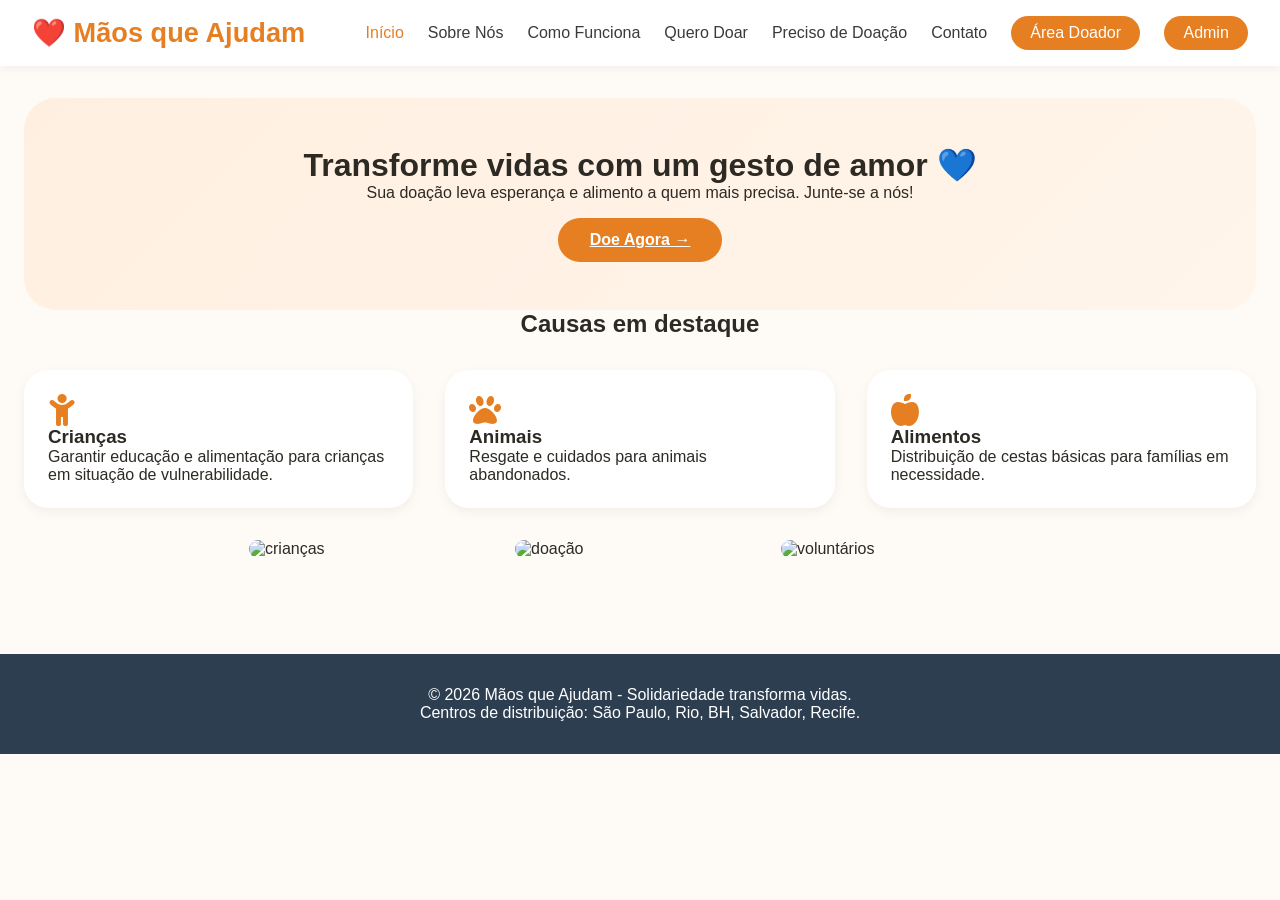
==== index.html @ 81a7d459 "projeto quase pronto" ====
<!DOCTYPE html>
<html lang="pt-BR">
<head>
    <meta charset="UTF-8">
    <meta name="viewport" content="width=device-width, initial-scale=1.0">
    <title>Mãos que Ajudam - Home</title>
    <link rel="stylesheet" href="https://cdnjs.cloudflare.com/ajax/libs/font-awesome/6.0.0-beta3/css/all.min.css">
    <link rel="stylesheet" href="style.css">
</head>
<body>


<nav class="navbar">
    <div class="logo"><span>❤️</span> Mãos que Ajudam</div>
    <div class="nav-links">
        <a href="index.html" class="active">Início</a>
        <a href="sobre.html">Sobre Nós</a>
        <a href="como-funciona.html">Como Funciona</a>
        <a href="quero-doar.html">Quero Doar</a>
        <a href="preciso-doacao.html">Preciso de Doação</a>
        <a href="contato.html">Contato</a>
        <a href="area-doador.html" class="btn-doador">Área Doador</a>
        <a href="admin.html" class="btn-admin">Admin</a>
    </div>
</nav>

<main>
    <div class="container">
        <div class="hero">
            <h1>Transforme vidas com um gesto de amor 💙</h1>
            <p>Sua doação leva esperança e alimento a quem mais precisa. Junte-se a nós!</p>
            <a href="quero-doar.html" class="btn-cta">Doe Agora →</a>
        </div>

        <h2 style="text-align:center;">Causas em destaque</h2>
        <div class="card-grid">
            <div class="card">
                <i class="fas fa-child fa-2x" style="color:#e67e22;"></i>
                <h3>Crianças</h3>
                <p>Garantir educação e alimentação para crianças em situação de vulnerabilidade.</p>
            </div>
            <div class="card">
                <i class="fas fa-paw fa-2x" style="color:#e67e22;"></i>
                <h3>Animais</h3>
                <p>Resgate e cuidados para animais abandonados.</p>
            </div>
            <div class="card">
                <i class="fas fa-apple-alt fa-2x" style="color:#e67e22;"></i>
                <h3>Alimentos</h3>
                <p>Distribuição de cestas básicas para famílias em necessidade.</p>
            </div>
        </div>

        <div class="image-showcase">
            <img src="https://images.unsplash.com/photo-1488521787991-ed7bbaae773c?w=400" alt="crianças">
            <img src="https://images.unsplash.com/photo-1540413480008-4675a19b02c3?w=400" alt="doação">
            <img src="https://images.unsplash.com/photo-1593113630400-ea4288922497?w=400" alt="voluntários">
        </div>
    </div>
</main>

<footer>
    <p>&copy; 2026 Mãos que Ajudam - Solidariedade transforma vidas.</p>
    <p>Centros de distribuição: São Paulo, Rio, BH, Salvador, Recife.</p>
</footer>

<script src="scripts.js"></script>
</body>
</html>
---- style.css ----
* {
    margin: 0;
    padding: 0;
    box-sizing: border-box;
    font-family: 'Inter', sans-serif;
}
body {
    background: #fefaf5;
    color: #2d2a24;
}
.navbar {
    background: white;
    padding: 1rem 2rem;
    display: flex;
    flex-wrap: wrap;
    justify-content: space-between;
    align-items: center;
    box-shadow: 0 2px 10px rgba(0,0,0,0.05);
}
.logo { font-size: 1.7rem; font-weight: 700; color: #e67e22; }
.logo span { color: #2c3e50; }
.nav-links { display: flex; gap: 1.5rem; flex-wrap: wrap; align-items: center; }
.nav-links a {
    text-decoration: none;
    color: #3b3a36;
    font-weight: 500;
}
.nav-links a:hover, .nav-links a.active { color: #e67e22; }
.btn-doador, .btn-admin {
    background: #e67e22;
    color: white !important;
    padding: 0.5rem 1.2rem;
    border-radius: 40px;
}
.container {
    max-width: 1280px;
    margin: 0 auto;
    padding: 2rem 1.5rem;
}
.hero {
    background: linear-gradient(135deg, #ffefe0, #fff5eb);
    border-radius: 2rem;
    padding: 3rem 2rem;
    text-align: center;
}
.btn-cta {
    background: #e67e22;
    border: none;
    color: white;
    padding: 0.8rem 2rem;
    border-radius: 60px;
    font-weight: bold;
    display: inline-block;
    margin-top: 1rem;
}
.card-grid {
    display: flex;
    flex-wrap: wrap;
    gap: 2rem;
    margin: 2rem 0;
}
.card {
    background: white;
    border-radius: 1.5rem;
    padding: 1.5rem;
    flex: 1 1 250px;
    box-shadow: 0 4px 12px rgba(0,0,0,0.05);
}
.form-group {
    margin-bottom: 1rem;
}
input, select, textarea {
    width: 100%;
    padding: 0.75rem;
    border: 1px solid #ddd;
    border-radius: 1rem;
}
button {
    background: #e67e22;
    color: white;
    border: none;
    padding: 0.7rem 1.5rem;
    border-radius: 2rem;
    cursor: pointer;
}
footer {
    background: #2c3e50;
    color: white;
    text-align: center;
    padding: 2rem;
    margin-top: 2rem;
}
.donation-table {
    width: 100%;
    border-collapse: collapse;
    background: white;
}
.donation-table th, .donation-table td {
    padding: 0.8rem;
    border-bottom: 1px solid #eee;
    text-align: left;
}
.tabs-admin {
    display: flex;
    gap: 1rem;
    margin: 2rem 0;
}
.tab-btn {
    background: #ececec;
    color: #2c3e50;
}
.tab-btn.active-tab {
    background: #e67e22;
    color: white;
}
.hidden-section {
    display: none;
}
.map-placeholder, .image-showcase {
    display: flex;
    gap: 1rem;
    justify-content: center;
    margin: 2rem 0;
    flex-wrap: wrap;
}
.image-showcase img {
    width: 250px;
    border-radius: 20px;
    object-fit: cover;
}
.step-card {
    background: white;
    margin: 1rem;
    padding: 1rem;
    border-radius: 2rem;
}
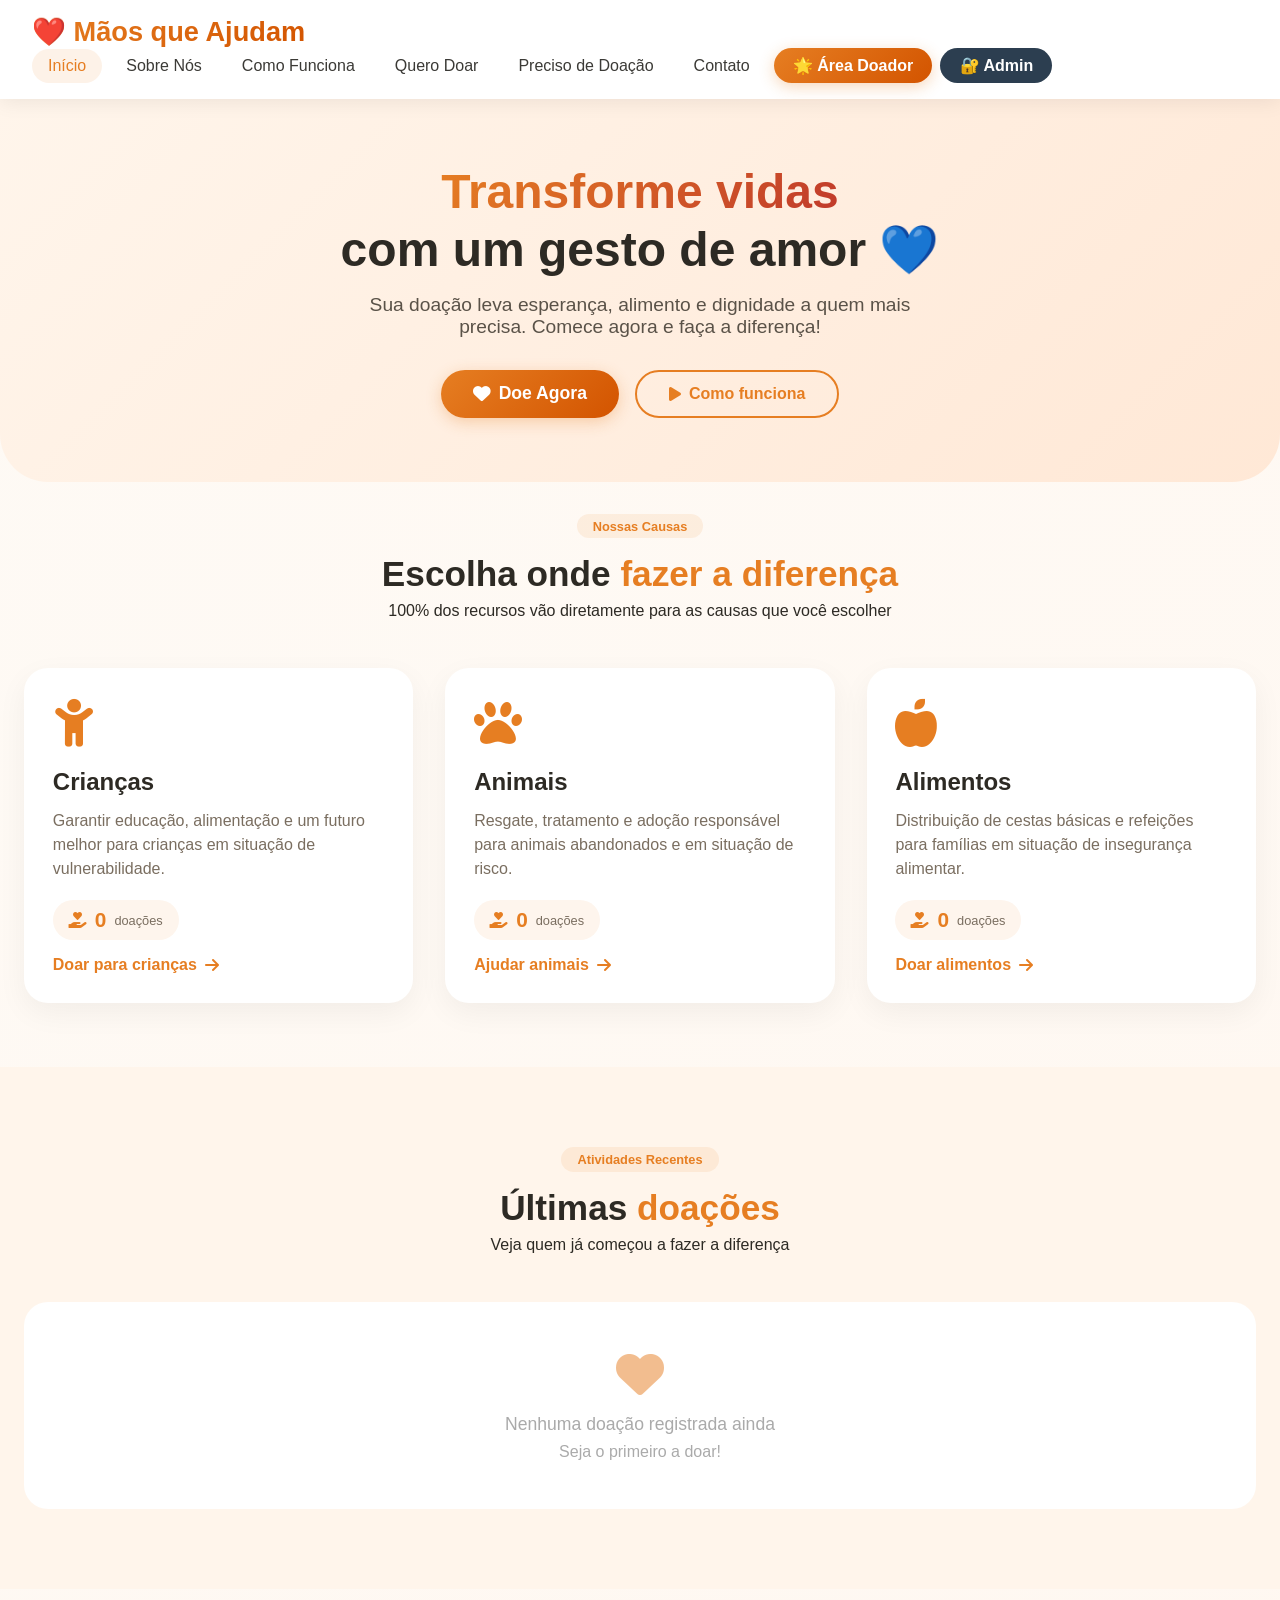
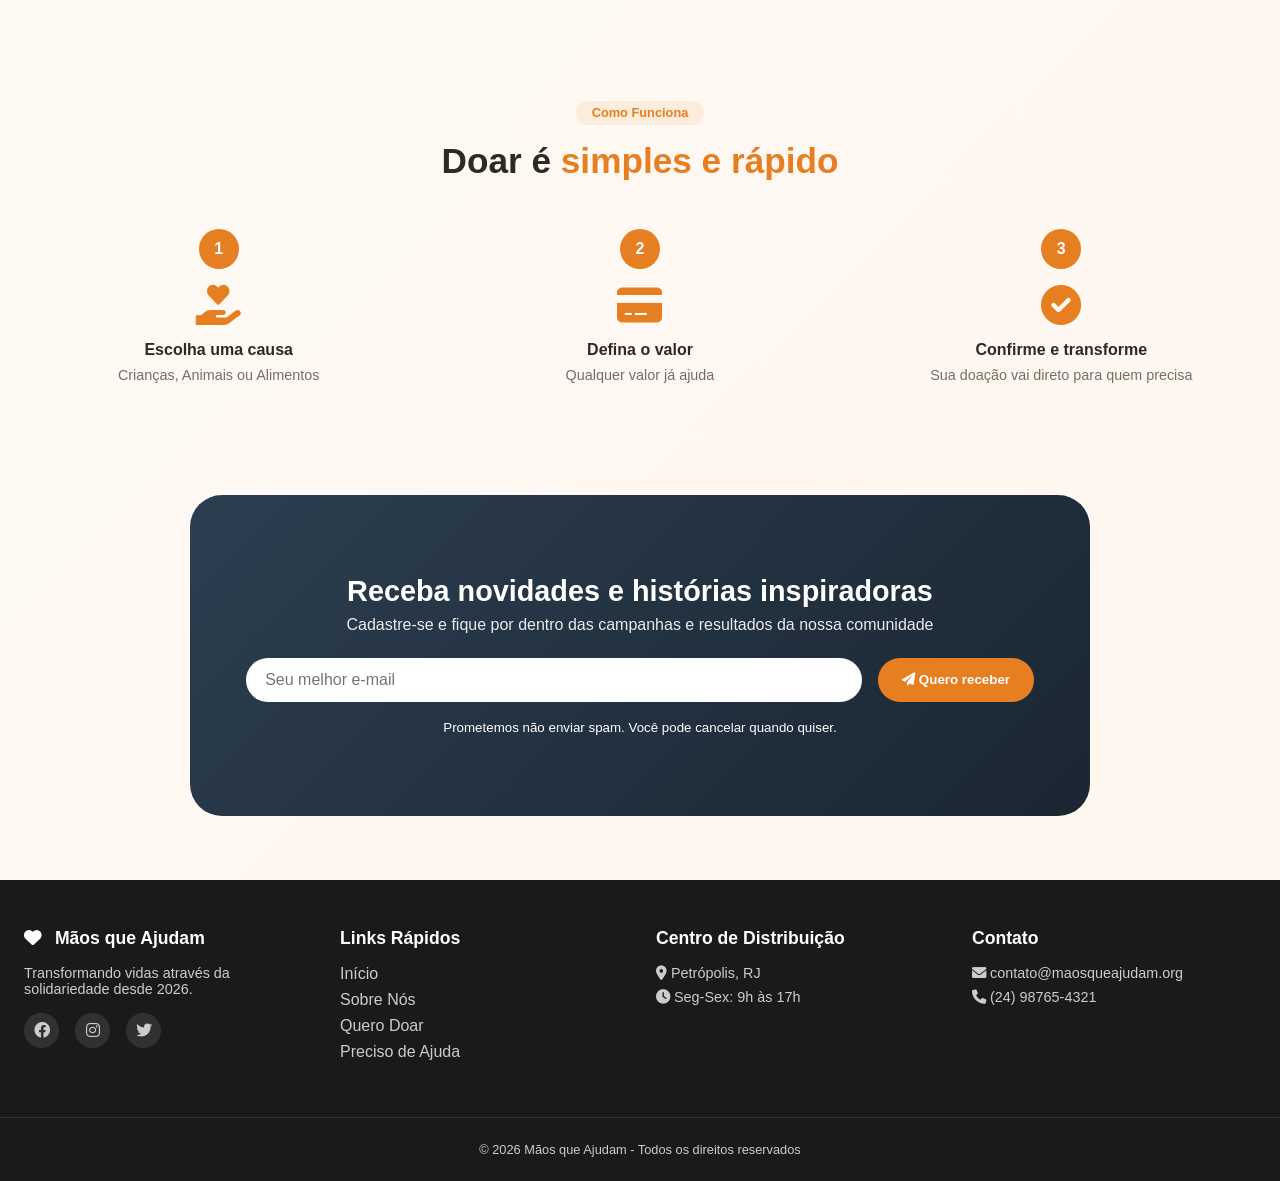
==== commit 4ed4c7d7: "projeto quase quase pronto" ====
--- a/index.html
+++ b/index.html
@@ -3,15 +3,16 @@
 <head>
     <meta charset="UTF-8">
     <meta name="viewport" content="width=device-width, initial-scale=1.0">
-    <title>Mãos que Ajudam - Home</title>
+    <title>Mãos que Ajudam - Plataforma de Doações</title>
     <link rel="stylesheet" href="https://cdnjs.cloudflare.com/ajax/libs/font-awesome/6.0.0-beta3/css/all.min.css">
     <link rel="stylesheet" href="style.css">
 </head>
 <body>
 
-
 <nav class="navbar">
-    <div class="logo"><span>❤️</span> Mãos que Ajudam</div>
+    <div class="logo">
+        <span>❤️</span> Mãos que Ajudam
+    </div>
     <div class="nav-links">
         <a href="index.html" class="active">Início</a>
         <a href="sobre.html">Sobre Nós</a>
@@ -19,51 +20,230 @@
         <a href="quero-doar.html">Quero Doar</a>
         <a href="preciso-doacao.html">Preciso de Doação</a>
         <a href="contato.html">Contato</a>
-        <a href="area-doador.html" class="btn-doador">Área Doador</a>
-        <a href="admin.html" class="btn-admin">Admin</a>
+        <a href="area-doador.html" class="btn-doador">🌟 Área Doador</a>
+        <a href="admin.html" class="btn-admin">🔐 Admin</a>
+    </div>
+    <div class="mobile-menu-btn">
+        <i class="fas fa-bars"></i>
     </div>
 </nav>
 
 <main>
+    <div class="hero">
+        <div class="hero-content">
+            <h1 class="hero-title">
+                <span class="gradient-text">Transforme vidas</span><br>
+                com um gesto de amor 💙
+            </h1>
+            <p class="hero-subtitle">Sua doação leva esperança, alimento e dignidade a quem mais precisa. Comece agora e faça a diferença!</p>
+            <div class="hero-buttons">
+                <a href="quero-doar.html" class="btn-cta pulse">
+                    <i class="fas fa-heart"></i> Doe Agora
+                </a>
+                <a href="como-funciona.html" class="btn-outline">
+                    <i class="fas fa-play"></i> Como funciona
+                </a>
+            </div>
+        </div>
+    </div>
+
     <div class="container">
-        <div class="hero">
-            <h1>Transforme vidas com um gesto de amor 💙</h1>
-            <p>Sua doação leva esperança e alimento a quem mais precisa. Junte-se a nós!</p>
-            <a href="quero-doar.html" class="btn-cta">Doe Agora →</a>
-        </div>
-
-        <h2 style="text-align:center;">Causas em destaque</h2>
+        <div class="section-header">
+            <span class="section-badge">Nossas Causas</span>
+            <h2>Escolha onde <span class="highlight">fazer a diferença</span></h2>
+            <p>100% dos recursos vão diretamente para as causas que você escolher</p>
+        </div>
+
         <div class="card-grid">
-            <div class="card">
-                <i class="fas fa-child fa-2x" style="color:#e67e22;"></i>
+            <div class="card" data-causa="criancas">
+                <div class="card-icon"><i class="fas fa-child"></i></div>
                 <h3>Crianças</h3>
-                <p>Garantir educação e alimentação para crianças em situação de vulnerabilidade.</p>
-            </div>
-            <div class="card">
-                <i class="fas fa-paw fa-2x" style="color:#e67e22;"></i>
+                <p>Garantir educação, alimentação e um futuro melhor para crianças em situação de vulnerabilidade.</p>
+                <div class="card-stats">
+                    <div class="donation-count">
+                        <i class="fas fa-hand-holding-heart"></i>
+                        <span class="count-number">0</span>
+                        <span class="count-label">doações</span>
+                    </div>
+                </div>
+                <a href="quero-doar.html" class="card-btn">Doar para crianças <i class="fas fa-arrow-right"></i></a>
+            </div>
+
+            <div class="card" data-causa="animais">
+                <div class="card-icon"><i class="fas fa-paw"></i></div>
                 <h3>Animais</h3>
-                <p>Resgate e cuidados para animais abandonados.</p>
-            </div>
-            <div class="card">
-                <i class="fas fa-apple-alt fa-2x" style="color:#e67e22;"></i>
+                <p>Resgate, tratamento e adoção responsável para animais abandonados e em situação de risco.</p>
+                <div class="card-stats">
+                    <div class="donation-count">
+                        <i class="fas fa-hand-holding-heart"></i>
+                        <span class="count-number">0</span>
+                        <span class="count-label">doações</span>
+                    </div>
+                </div>
+                <a href="quero-doar.html" class="card-btn">Ajudar animais <i class="fas fa-arrow-right"></i></a>
+            </div>
+
+            <div class="card" data-causa="alimentos">
+                <div class="card-icon"><i class="fas fa-apple-alt"></i></div>
                 <h3>Alimentos</h3>
-                <p>Distribuição de cestas básicas para famílias em necessidade.</p>
-            </div>
-        </div>
-
-        <div class="image-showcase">
-            <img src="https://images.unsplash.com/photo-1488521787991-ed7bbaae773c?w=400" alt="crianças">
-            <img src="https://images.unsplash.com/photo-1540413480008-4675a19b02c3?w=400" alt="doação">
-            <img src="https://images.unsplash.com/photo-1593113630400-ea4288922497?w=400" alt="voluntários">
+                <p>Distribuição de cestas básicas e refeições para famílias em situação de insegurança alimentar.</p>
+                <div class="card-stats">
+                    <div class="donation-count">
+                        <i class="fas fa-hand-holding-heart"></i>
+                        <span class="count-number">0</span>
+                        <span class="count-label">doações</span>
+                    </div>
+                </div>
+                <a href="quero-doar.html" class="card-btn">Doar alimentos <i class="fas fa-arrow-right"></i></a>
+            </div>
+        </div>
+    </div>
+
+    <div class="recent-donations-section">
+        <div class="container">
+            <div class="section-header">
+                <span class="section-badge">Atividades Recentes</span>
+                <h2>Últimas <span class="highlight">doações</span></h2>
+                <p>Veja quem já começou a fazer a diferença</p>
+            </div>
+            <div class="donations-list" id="donations-list">
+                <div class="empty-state">
+                    <i class="fas fa-heart"></i>
+                    <p>Nenhuma doação registrada ainda</p>
+                    <span>Seja o primeiro a doar!</span>
+                </div>
+            </div>
+        </div>
+    </div>
+
+    <div class="how-it-works">
+        <div class="container">
+            <div class="section-header">
+                <span class="section-badge">Como Funciona</span>
+                <h2>Doar é <span class="highlight">simples e rápido</span></h2>
+            </div>
+            <div class="steps-grid">
+                <div class="step">
+                    <div class="step-number">1</div>
+                    <i class="fas fa-hand-holding-heart"></i>
+                    <h4>Escolha uma causa</h4>
+                    <p>Crianças, Animais ou Alimentos</p>
+                </div>
+                <div class="step">
+                    <div class="step-number">2</div>
+                    <i class="fas fa-credit-card"></i>
+                    <h4>Defina o valor</h4>
+                    <p>Qualquer valor já ajuda</p>
+                </div>
+                <div class="step">
+                    <div class="step-number">3</div>
+                    <i class="fas fa-check-circle"></i>
+                    <h4>Confirme e transforme</h4>
+                    <p>Sua doação vai direto para quem precisa</p>
+                </div>
+            </div>
+        </div>
+    </div>
+
+    <div class="newsletter-section">
+        <div class="container">
+            <div class="newsletter-content">
+                <h3>Receba novidades e histórias inspiradoras</h3>
+                <p>Cadastre-se e fique por dentro das campanhas e resultados da nossa comunidade</p>
+                <form class="newsletter-form" id="newsletter-form">
+                    <input type="email" placeholder="Seu melhor e-mail" required>
+                    <button type="submit"><i class="fas fa-paper-plane"></i> Quero receber</button>
+                </form>
+                <small>Prometemos não enviar spam. Você pode cancelar quando quiser.</small>
+            </div>
         </div>
     </div>
 </main>
 
 <footer>
-    <p>&copy; 2026 Mãos que Ajudam - Solidariedade transforma vidas.</p>
-    <p>Centros de distribuição: São Paulo, Rio, BH, Salvador, Recife.</p>
+    <div class="footer-content">
+        <div class="footer-section">
+            <h4><i class="fas fa-heart"></i> Mãos que Ajudam</h4>
+            <p>Transformando vidas através da solidariedade desde 2026.</p>
+            <div class="social-links">
+                <a href="#"><i class="fab fa-facebook"></i></a>
+                <a href="#"><i class="fab fa-instagram"></i></a>
+                <a href="#"><i class="fab fa-twitter"></i></a>
+            </div>
+        </div>
+        <div class="footer-section">
+            <h4>Links Rápidos</h4>
+            <a href="index.html">Início</a>
+            <a href="sobre.html">Sobre Nós</a>
+            <a href="quero-doar.html">Quero Doar</a>
+            <a href="preciso-doacao.html">Preciso de Ajuda</a>
+        </div>
+        <div class="footer-section">
+            <h4>Centro de Distribuição</h4>
+            <p><i class="fas fa-map-marker-alt"></i> Petrópolis, RJ</p>
+            <p><i class="fas fa-clock"></i> Seg-Sex: 9h às 17h</p>
+        </div>
+        <div class="footer-section">
+            <h4>Contato</h4>
+            <p><i class="fas fa-envelope"></i> contato@maosqueajudam.org</p>
+            <p><i class="fas fa-phone"></i> (24) 98765-4321</p>
+        </div>
+    </div>
+    <div class="footer-bottom">
+        <p>&copy; 2026 Mãos que Ajudam - Todos os direitos reservados</p>
+    </div>
 </footer>
 
 <script src="scripts.js"></script>
+<script>
+    function atualizarContadoresHome() {
+        let donations = JSON.parse(localStorage.getItem('donations') || '[]');
+        let contagemCriancas = donations.filter(d => d.causa === 'Crianças' || d.causa === 'criancas').length;
+        let contagemAnimais = donations.filter(d => d.causa === 'Animais' || d.causa === 'animais').length;
+        let contagemAlimentos = donations.filter(d => d.causa === 'Alimentos' || d.causa === 'alimentos').length;
+        
+        let cards = document.querySelectorAll('.card');
+        cards.forEach(card => {
+            let causa = card.getAttribute('data-causa');
+            let countSpan = card.querySelector('.count-number');
+            if (causa === 'criancas' && countSpan) countSpan.textContent = contagemCriancas;
+            if (causa === 'animais' && countSpan) countSpan.textContent = contagemAnimais;
+            if (causa === 'alimentos' && countSpan) countSpan.textContent = contagemAlimentos;
+        });
+        
+        let donationsList = document.getElementById('donations-list');
+        if (donationsList) {
+            if (donations.length === 0) {
+                donationsList.innerHTML = `<div class="empty-state"><i class="fas fa-heart"></i><p>Nenhuma doação registrada ainda</p><span>Seja o primeiro a doar!</span></div>`;
+            } else {
+                let ultimasDonations = donations.slice(-5).reverse();
+                donationsList.innerHTML = ultimasDonations.map(d => `
+                    <div class="donation-item">
+                        <div class="donation-avatar"><i class="fas fa-user-circle"></i></div>
+                        <div class="donation-info">
+                            <strong>${d.nome || 'Anônimo'}</strong>
+                            <span>doou <strong>R$ ${d.valor}</strong> para <span class="causa-tag">${d.causa}</span></span>
+                            <small>${d.data || new Date().toLocaleDateString()}</small>
+                        </div>
+                        <div class="donation-status ${d.status === 'Confirmado' ? 'confirmed' : 'pending'}">${d.status === 'Confirmado' ? '✓ Confirmado' : '⏳ Pendente'}</div>
+                    </div>
+                `).join('');
+            }
+        }
+    }
+    
+    atualizarContadoresHome();
+    window.addEventListener('storage', function() { atualizarContadoresHome(); });
+    
+    document.querySelector('.mobile-menu-btn')?.addEventListener('click', function() {
+        document.querySelector('.nav-links').classList.toggle('show');
+    });
+    
+    document.getElementById('newsletter-form')?.addEventListener('submit', function(e) {
+        e.preventDefault();
+        alert('📧 Obrigado por se inscrever! Você receberá nossas novidades.');
+        this.reset();
+    });
+</script>
 </body>
 </html>
--- a/style.css
+++ b/style.css
@@ -2,135 +2,1669 @@
     margin: 0;
     padding: 0;
     box-sizing: border-box;
+}
+
+body {
     font-family: 'Inter', sans-serif;
-}
-body {
-    background: #fefaf5;
+    background: linear-gradient(135deg, #fefaf5 0%, #fff7f0 100%);
     color: #2d2a24;
-}
+    overflow-x: hidden;
+}
+
+/* ===== SCROLLBAR ===== */
+::-webkit-scrollbar {
+    width: 10px;
+}
+::-webkit-scrollbar-track {
+    background: #f1f1f1;
+    border-radius: 10px;
+}
+::-webkit-scrollbar-thumb {
+    background: #e67e22;
+    border-radius: 10px;
+}
+::-webkit-scrollbar-thumb:hover {
+    background: #d35400;
+}
+
+/* ===== NAVBAR ===== */
 .navbar {
-    background: white;
+    background: rgba(255, 255, 255, 0.95);
+    backdrop-filter: blur(10px);
+    box-shadow: 0 2px 20px rgba(0, 0, 0, 0.08);
     padding: 1rem 2rem;
-    display: flex;
-    flex-wrap: wrap;
+    position: sticky;
+    top: 0;
+    z-index: 100;
+    display: flex;
     justify-content: space-between;
     align-items: center;
-    box-shadow: 0 2px 10px rgba(0,0,0,0.05);
-}
-.logo { font-size: 1.7rem; font-weight: 700; color: #e67e22; }
-.logo span { color: #2c3e50; }
-.nav-links { display: flex; gap: 1.5rem; flex-wrap: wrap; align-items: center; }
+    flex-wrap: wrap;
+}
+
+.logo {
+    font-size: 1.7rem;
+    font-weight: 800;
+    background: linear-gradient(135deg, #e67e22, #d35400);
+    -webkit-background-clip: text;
+    background-clip: text;
+    color: transparent;
+}
+
+.logo span {
+    background: none;
+    color: #e67e22;
+}
+
+.nav-links {
+    display: flex;
+    gap: 0.5rem;
+    flex-wrap: wrap;
+    align-items: center;
+}
+
 .nav-links a {
     text-decoration: none;
     color: #3b3a36;
     font-weight: 500;
-}
-.nav-links a:hover, .nav-links a.active { color: #e67e22; }
+    transition: all 0.3s ease;
+    padding: 0.5rem 1rem;
+    border-radius: 30px;
+}
+
+.nav-links a:hover {
+    color: #e67e22;
+    background: rgba(230, 126, 34, 0.05);
+}
+
+.nav-links a.active {
+    color: #e67e22;
+    background: rgba(230, 126, 34, 0.1);
+}
+
 .btn-doador, .btn-admin {
+    padding: 0.5rem 1.2rem !important;
+    border-radius: 40px !important;
+    font-weight: 600 !important;
+}
+
+.btn-doador {
+    background: linear-gradient(135deg, #e67e22, #d35400);
+    color: white !important;
+    box-shadow: 0 4px 15px rgba(230, 126, 34, 0.3);
+}
+
+.btn-doador:hover {
+    transform: translateY(-2px);
+    box-shadow: 0 6px 20px rgba(230, 126, 34, 0.4);
+    background: linear-gradient(135deg, #e67e22, #d35400) !important;
+}
+
+.btn-admin {
+    background: #2c3e50;
+    color: white !important;
+}
+
+.mobile-menu-btn {
+    display: none;
+    font-size: 1.5rem;
+    cursor: pointer;
+    color: #e67e22;
+}
+
+/* ===== HERO ===== */
+.hero {
+    background: linear-gradient(135deg, #fff5eb 0%, #ffe8d6 100%);
+    border-radius: 0 0 3rem 3rem;
+    padding: 4rem 2rem;
+    text-align: center;
+}
+
+.gradient-text {
+    background: linear-gradient(135deg, #e67e22, #c0392b);
+    -webkit-background-clip: text;
+    background-clip: text;
+    color: transparent;
+}
+
+.hero-title {
+    font-size: 3rem;
+    font-weight: 800;
+    margin-bottom: 1rem;
+    line-height: 1.2;
+}
+
+.hero-subtitle {
+    font-size: 1.2rem;
+    color: #5a5248;
+    max-width: 600px;
+    margin: 0 auto 2rem;
+}
+
+.hero-buttons {
+    display: flex;
+    gap: 1rem;
+    justify-content: center;
+    flex-wrap: wrap;
+}
+
+.btn-cta {
+    background: linear-gradient(135deg, #e67e22, #d35400);
+    color: white;
+    padding: 0.8rem 2rem;
+    border-radius: 60px;
+    font-weight: 700;
+    font-size: 1.1rem;
+    text-decoration: none;
+    display: inline-flex;
+    align-items: center;
+    gap: 0.5rem;
+    transition: all 0.3s ease;
+    box-shadow: 0 4px 15px rgba(230, 126, 34, 0.3);
+}
+
+.btn-cta:hover {
+    transform: translateY(-3px);
+    box-shadow: 0 8px 25px rgba(230, 126, 34, 0.4);
+}
+
+.pulse {
+    animation: pulse 2s infinite;
+}
+
+@keyframes pulse {
+    0% { box-shadow: 0 0 0 0 rgba(230, 126, 34, 0.4); }
+    70% { box-shadow: 0 0 0 15px rgba(230, 126, 34, 0); }
+    100% { box-shadow: 0 0 0 0 rgba(230, 126, 34, 0); }
+}
+
+.btn-outline {
+    background: transparent;
+    border: 2px solid #e67e22;
+    color: #e67e22;
+    padding: 0.8rem 2rem;
+    border-radius: 60px;
+    font-weight: 700;
+    text-decoration: none;
+    display: inline-flex;
+    align-items: center;
+    gap: 0.5rem;
+    transition: all 0.3s ease;
+}
+
+.btn-outline:hover {
     background: #e67e22;
-    color: white !important;
-    padding: 0.5rem 1.2rem;
-    border-radius: 40px;
-}
+    color: white;
+    transform: translateY(-3px);
+}
+
+/* ===== CONTAINER ===== */
 .container {
     max-width: 1280px;
     margin: 0 auto;
     padding: 2rem 1.5rem;
 }
-.hero {
-    background: linear-gradient(135deg, #ffefe0, #fff5eb);
+
+.section-header {
+    text-align: center;
+    margin-bottom: 3rem;
+}
+
+.section-badge {
+    display: inline-block;
+    background: rgba(230, 126, 34, 0.1);
+    color: #e67e22;
+    padding: 0.3rem 1rem;
+    border-radius: 30px;
+    font-size: 0.8rem;
+    font-weight: 600;
+    margin-bottom: 1rem;
+}
+
+.section-header h2 {
+    font-size: 2.2rem;
+    margin-bottom: 0.5rem;
+}
+
+.highlight {
+    color: #e67e22;
+}
+
+/* ===== CARDS ===== */
+.card-grid {
+    display: flex;
+    flex-wrap: wrap;
+    gap: 2rem;
+    justify-content: center;
+}
+
+.card {
+    background: white;
+    border-radius: 1.5rem;
+    padding: 1.8rem;
+    flex: 1 1 300px;
+    box-shadow: 0 10px 30px rgba(0, 0, 0, 0.05);
+    transition: all 0.4s cubic-bezier(0.175, 0.885, 0.32, 1.275);
+    position: relative;
+    overflow: hidden;
+}
+
+.card:hover {
+    transform: translateY(-10px) scale(1.02);
+    box-shadow: 0 20px 40px rgba(0, 0, 0, 0.1);
+}
+
+.card-icon {
+    font-size: 3rem;
+    color: #e67e22;
+    margin-bottom: 1rem;
+    animation: float 3s ease-in-out infinite;
+}
+
+@keyframes float {
+    0%, 100% { transform: translateY(0); }
+    50% { transform: translateY(-5px); }
+}
+
+.card h3 {
+    font-size: 1.5rem;
+    margin-bottom: 0.8rem;
+}
+
+.card p {
+    color: #7a6e60;
+    line-height: 1.5;
+    margin-bottom: 1.2rem;
+}
+
+.card-stats {
+    margin: 1rem 0;
+}
+
+.donation-count {
+    display: flex;
+    align-items: center;
+    gap: 0.5rem;
+    background: #fef5ed;
+    padding: 0.5rem 1rem;
+    border-radius: 40px;
+    width: fit-content;
+}
+
+.donation-count i {
+    color: #e67e22;
+}
+
+.count-number {
+    font-size: 1.3rem;
+    font-weight: 700;
+    color: #e67e22;
+}
+
+.count-label {
+    font-size: 0.8rem;
+    color: #7a6e60;
+}
+
+.card-btn {
+    display: inline-flex;
+    align-items: center;
+    gap: 0.5rem;
+    color: #e67e22;
+    text-decoration: none;
+    font-weight: 600;
+    transition: gap 0.3s ease;
+}
+
+.card-btn:hover {
+    gap: 0.8rem;
+}
+
+/* ===== LISTA DE DOAÇÕES ===== */
+.recent-donations-section {
+    background: #fff5eb;
+    padding: 3rem 0;
+    margin: 2rem 0;
+}
+
+.donations-list {
+    background: white;
+    border-radius: 1.5rem;
+    overflow: hidden;
+}
+
+.empty-state {
+    text-align: center;
+    padding: 3rem;
+    color: #aaa;
+}
+
+.empty-state i {
+    font-size: 3rem;
+    margin-bottom: 1rem;
+    color: #e67e22;
+    opacity: 0.5;
+}
+
+.empty-state p {
+    font-size: 1.1rem;
+    margin-bottom: 0.5rem;
+}
+
+.donation-item {
+    display: flex;
+    align-items: center;
+    gap: 1rem;
+    padding: 1rem 1.5rem;
+    border-bottom: 1px solid #f0ece8;
+    transition: background 0.3s ease;
+}
+
+.donation-item:hover {
+    background: #fefaf5;
+}
+
+.donation-avatar i {
+    font-size: 2.5rem;
+    color: #e67e22;
+}
+
+.donation-info {
+    flex: 1;
+}
+
+.donation-info strong {
+    display: block;
+    color: #2d2a24;
+}
+
+.donation-info span {
+    font-size: 0.9rem;
+    color: #7a6e60;
+}
+
+.causa-tag {
+    background: rgba(230, 126, 34, 0.1);
+    padding: 0.2rem 0.5rem;
+    border-radius: 20px;
+    color: #e67e22;
+}
+
+.donation-info small {
+    font-size: 0.7rem;
+    color: #aaa;
+    display: block;
+    margin-top: 0.2rem;
+}
+
+.donation-status {
+    font-size: 0.8rem;
+    padding: 0.3rem 0.8rem;
+    border-radius: 30px;
+}
+
+.donation-status.confirmed {
+    background: #27ae60;
+    color: white;
+}
+
+.donation-status.pending {
+    background: #f39c12;
+    color: white;
+}
+
+/* ===== COMO FUNCIONA ===== */
+.how-it-works {
+    padding: 3rem 0;
+}
+
+.steps-grid {
+    display: flex;
+    flex-wrap: wrap;
+    gap: 2rem;
+    justify-content: center;
+}
+
+.step {
+    text-align: center;
+    flex: 1 1 200px;
+    position: relative;
+}
+
+.step-number {
+    width: 40px;
+    height: 40px;
+    background: #e67e22;
+    color: white;
+    border-radius: 50%;
+    display: flex;
+    align-items: center;
+    justify-content: center;
+    font-weight: 700;
+    margin: 0 auto 1rem;
+}
+
+.step i {
+    font-size: 2.5rem;
+    color: #e67e22;
+    margin-bottom: 1rem;
+}
+
+.step h4 {
+    margin-bottom: 0.5rem;
+}
+
+.step p {
+    color: #7a6e60;
+    font-size: 0.9rem;
+}
+
+/* ===== NEWSLETTER ===== */
+.newsletter-section {
+    background: linear-gradient(135deg, #2c3e50, #1a2632);
     border-radius: 2rem;
+    margin: 2rem auto;
+    max-width: 900px;
     padding: 3rem 2rem;
-    text-align: center;
-}
-.btn-cta {
+}
+
+.newsletter-content {
+    text-align: center;
+    color: white;
+}
+
+.newsletter-content h3 {
+    font-size: 1.8rem;
+    margin-bottom: 0.5rem;
+}
+
+.newsletter-content p {
+    margin-bottom: 1.5rem;
+    opacity: 0.9;
+}
+
+.newsletter-form {
+    display: flex;
+    gap: 1rem;
+    flex-wrap: wrap;
+    justify-content: center;
+    margin-bottom: 1rem;
+}
+
+.newsletter-form input {
+    flex: 1;
+    min-width: 250px;
+    padding: 0.8rem 1.2rem;
+    border: none;
+    border-radius: 50px;
+    font-size: 1rem;
+}
+
+.newsletter-form button {
     background: #e67e22;
     border: none;
-    color: white;
+    padding: 0.8rem 1.5rem;
+    border-radius: 50px;
+    color: white;
+    font-weight: 600;
+    cursor: pointer;
+    transition: all 0.3s ease;
+}
+
+.newsletter-form button:hover {
+    background: #d35400;
+    transform: scale(1.05);
+}
+
+/* ===== FOOTER ===== */
+footer {
+    background: #1a1a1a;
+    color: #ccc;
+    margin-top: 4rem;
+}
+
+.footer-content {
+    max-width: 1280px;
+    margin: 0 auto;
+    padding: 3rem 1.5rem;
+    display: grid;
+    grid-template-columns: repeat(auto-fit, minmax(250px, 1fr));
+    gap: 2rem;
+}
+
+.footer-section h4 {
+    color: white;
+    margin-bottom: 1rem;
+    font-size: 1.1rem;
+}
+
+.footer-section a {
+    display: block;
+    color: #ccc;
+    text-decoration: none;
+    margin-bottom: 0.5rem;
+    transition: color 0.3s ease;
+}
+
+.footer-section a:hover {
+    color: #e67e22;
+}
+
+.footer-section p {
+    margin-bottom: 0.5rem;
+    font-size: 0.9rem;
+}
+
+.btn-add-centro {
+    background: #e67e22;
+    border: none;
+    padding: 0.5rem 1rem;
+    border-radius: 30px;
+    color: white;
+    font-size: 0.8rem;
+    cursor: pointer;
+    margin-top: 0.5rem;
+}
+
+.btn-add-centro:hover {
+    background: #d35400;
+}
+
+.social-links {
+    display: flex;
+    gap: 1rem;
+    margin-top: 1rem;
+}
+
+.social-links a {
+    display: inline-block;
+    width: 35px;
+    height: 35px;
+    background: rgba(255,255,255,0.1);
+    border-radius: 50%;
+    display: flex;
+    align-items: center;
+    justify-content: center;
+    transition: all 0.3s ease;
+}
+
+.social-links a:hover {
+    background: #e67e22;
+    transform: translateY(-3px);
+}
+
+.footer-bottom {
+    text-align: center;
+    padding: 1.5rem;
+    border-top: 1px solid rgba(255,255,255,0.1);
+    font-size: 0.8rem;
+}
+
+/* ===== RESPONSIVO ===== */
+@media (max-width: 768px) {
+    .mobile-menu-btn {
+        display: block;
+    }
+    
+    .nav-links {
+        display: none;
+        width: 100%;
+        flex-direction: column;
+        align-items: center;
+        padding: 1rem 0;
+    }
+    
+    .nav-links.show {
+        display: flex;
+    }
+    
+    .hero-title {
+        font-size: 2rem;
+    }
+    
+    .section-header h2 {
+        font-size: 1.6rem;
+    }
+}
+
+/* ===== PÁGINAS ALTERNATIVAS - ESTILOS ADICIONAIS ===== */
+
+/* Page Header */
+.page-header {
+    background: linear-gradient(135deg, #e67e22, #d35400);
+    padding: 4rem 2rem;
+    text-align: center;
+    color: white;
+    margin-bottom: 2rem;
+}
+
+.page-header h1 {
+    font-size: 2.5rem;
+    margin-bottom: 0.5rem;
+}
+
+.page-header .highlight {
+    color: #ffd89b;
+}
+
+/* Mission Vision Cards */
+.mission-vision {
+    display: flex;
+    flex-wrap: wrap;
+    gap: 2rem;
+    margin-bottom: 4rem;
+}
+
+.mv-card {
+    flex: 1;
+    background: white;
+    border-radius: 1.5rem;
+    padding: 2rem;
+    text-align: center;
+    box-shadow: 0 10px 30px rgba(0,0,0,0.05);
+    transition: all 0.3s ease;
+}
+
+.mv-card:hover {
+    transform: translateY(-8px);
+    box-shadow: 0 20px 40px rgba(0,0,0,0.1);
+}
+
+.mv-icon {
+    font-size: 3rem;
+    color: #e67e22;
+    margin-bottom: 1rem;
+}
+
+.mv-card h3 {
+    margin-bottom: 1rem;
+}
+
+/* History Section */
+.history-section {
+    display: flex;
+    flex-wrap: wrap;
+    gap: 3rem;
+    margin-bottom: 4rem;
+    align-items: center;
+}
+
+.history-text {
+    flex: 1;
+}
+
+.history-text h2 {
+    font-size: 2rem;
+    margin-bottom: 1rem;
+}
+
+.history-text p {
+    margin-bottom: 1rem;
+    line-height: 1.6;
+    color: #5a5248;
+}
+
+.history-stats {
+    display: flex;
+    gap: 2rem;
+    margin-top: 2rem;
+}
+
+.history-stat {
+    text-align: center;
+}
+
+.history-number {
+    font-size: 2rem;
+    font-weight: 800;
+    color: #e67e22;
+    display: block;
+}
+
+.history-image {
+    flex: 1;
+}
+
+.image-placeholder {
+    background: linear-gradient(135deg, #ffe8d6, #ffd89b);
+    border-radius: 2rem;
+    height: 300px;
+    display: flex;
+    align-items: center;
+    justify-content: center;
+}
+
+.image-placeholder i {
+    font-size: 6rem;
+    color: #e67e22;
+}
+
+/* Team Section */
+.team-section {
+    margin-bottom: 4rem;
+}
+
+.team-grid {
+    display: flex;
+    flex-wrap: wrap;
+    gap: 2rem;
+    justify-content: center;
+}
+
+.team-card {
+    background: white;
+    border-radius: 1.5rem;
+    padding: 2rem;
+    text-align: center;
+    flex: 1 1 220px;
+    transition: all 0.3s ease;
+}
+
+.team-card:hover {
+    transform: translateY(-5px);
+    box-shadow: 0 15px 30px rgba(0,0,0,0.1);
+}
+
+.team-avatar i {
+    font-size: 4rem;
+    color: #e67e22;
+}
+
+.team-card h4 {
+    margin: 1rem 0 0.2rem;
+}
+
+.team-card span {
+    font-size: 0.8rem;
+    color: #e67e22;
+    display: block;
+    margin-bottom: 1rem;
+}
+
+.team-card p {
+    font-size: 0.9rem;
+    color: #7a6e60;
+    margin-bottom: 1rem;
+}
+
+.team-social a {
+    color: #aaa;
+    margin: 0 0.5rem;
+    transition: color 0.3s;
+}
+
+.team-social a:hover {
+    color: #e67e22;
+}
+
+/* Transparency Badge */
+.transparency-badge {
+    background: linear-gradient(135deg, #2c3e50, #1a2632);
+    border-radius: 1.5rem;
+    padding: 2rem;
+    display: flex;
+    align-items: center;
+    gap: 1.5rem;
+    color: white;
+    flex-wrap: wrap;
+}
+
+.transparency-badge i {
+    font-size: 3rem;
+    color: #e67e22;
+}
+
+/* Steps Detailed */
+.steps-detailed {
+    margin-bottom: 3rem;
+}
+
+.step-detailed {
+    display: flex;
+    gap: 1.5rem;
+    margin-bottom: 2rem;
+    padding: 1.5rem;
+    background: white;
+    border-radius: 1.5rem;
+    transition: all 0.3s;
+}
+
+.step-detailed:hover {
+    transform: translateX(10px);
+    box-shadow: 0 10px 25px rgba(0,0,0,0.05);
+}
+
+.step-icon-wrapper {
+    text-align: center;
+}
+
+.step-circle {
+    width: 50px;
+    height: 50px;
+    background: #e67e22;
+    border-radius: 50%;
+    display: flex;
+    align-items: center;
+    justify-content: center;
+    color: white;
+    font-weight: bold;
+    font-size: 1.3rem;
+    margin-bottom: 0.5rem;
+}
+
+.step-icon-wrapper i {
+    font-size: 2rem;
+    color: #e67e22;
+}
+
+.step-content h3 {
+    margin-bottom: 0.5rem;
+}
+
+/* Physical Donation */
+.physical-donation {
+    background: linear-gradient(135deg, #ffe8d6, #fff0e5);
+    border-radius: 1.5rem;
+    padding: 2rem;
+    display: flex;
+    gap: 1.5rem;
+    align-items: center;
+    margin-bottom: 3rem;
+    flex-wrap: wrap;
+}
+
+.physical-icon i {
+    font-size: 3rem;
+    color: #e67e22;
+}
+
+.btn-sm {
+    display: inline-block;
+    background: #e67e22;
+    color: white;
+    padding: 0.5rem 1.2rem;
+    border-radius: 30px;
+    text-decoration: none;
+    margin-top: 1rem;
+}
+
+/* Centers Section */
+.centers-section {
+    margin-bottom: 3rem;
+}
+
+.centers-grid {
+    display: flex;
+    flex-wrap: wrap;
+    gap: 1rem;
+    margin-bottom: 1rem;
+}
+
+.center-card {
+    background: white;
+    border-radius: 1rem;
+    padding: 1rem;
+    display: flex;
+    align-items: center;
+    gap: 1rem;
+    flex: 1 1 250px;
+    box-shadow: 0 2px 8px rgba(0,0,0,0.05);
+}
+
+.center-card i {
+    font-size: 1.5rem;
+    color: #e67e22;
+}
+
+.empty-centers {
+    text-align: center;
+    padding: 2rem;
+    background: white;
+    border-radius: 1rem;
+    width: 100%;
+}
+
+.add-center-form {
+    display: flex;
+    gap: 1rem;
+    flex-wrap: wrap;
+    margin-top: 1rem;
+}
+
+.add-center-form input {
+    flex: 1;
+    padding: 0.7rem;
+    border: 1px solid #ddd;
+    border-radius: 1rem;
+}
+
+/* FAQ */
+.faq-grid {
+    display: flex;
+    flex-wrap: wrap;
+    gap: 1.5rem;
+}
+
+.faq-item {
+    flex: 1 1 300px;
+    background: white;
+    border-radius: 1rem;
+    padding: 1.2rem;
+    cursor: pointer;
+}
+
+.faq-question {
+    display: flex;
+    align-items: center;
+    gap: 0.5rem;
+    font-weight: 600;
+}
+
+.faq-question i {
+    color: #e67e22;
+}
+
+.faq-answer {
+    margin-top: 0.8rem;
+    padding-top: 0.8rem;
+    border-top: 1px solid #eee;
+    color: #7a6e60;
+    font-size: 0.9rem;
+    display: none;
+}
+
+.faq-item.active .faq-answer {
+    display: block;
+}
+
+/* Causes Selector */
+.causes-selector {
+    display: flex;
+    gap: 1rem;
+    justify-content: center;
+    margin-bottom: 2rem;
+    flex-wrap: wrap;
+}
+
+.cause-option {
+    background: white;
+    border: 2px solid #e0dcd8;
+    border-radius: 60px;
     padding: 0.8rem 2rem;
+    display: flex;
+    align-items: center;
+    gap: 0.8rem;
+    cursor: pointer;
+    transition: all 0.3s;
+}
+
+.cause-option i {
+    font-size: 1.3rem;
+    color: #aaa;
+}
+
+.cause-option:hover {
+    border-color: #e67e22;
+    transform: scale(1.05);
+}
+
+.cause-option.selected {
+    background: #e67e22;
+    border-color: #e67e22;
+    color: white;
+}
+
+.cause-option.selected i {
+    color: white;
+}
+
+/* Donation Form */
+.donation-form-container, .help-form-container, .contact-form-container {
+    background: white;
+    border-radius: 2rem;
+    padding: 2rem;
+    box-shadow: 0 20px 40px rgba(0,0,0,0.05);
+}
+
+.form-header {
+    text-align: center;
+    margin-bottom: 2rem;
+}
+
+.form-header i {
+    font-size: 2.5rem;
+    color: #e67e22;
+}
+
+.form-row {
+    display: flex;
+    gap: 1rem;
+    flex-wrap: wrap;
+    margin-bottom: 1rem;
+}
+
+.form-row .form-group {
+    flex: 1;
+}
+
+.value-buttons {
+    display: flex;
+    gap: 0.5rem;
+    flex-wrap: wrap;
+}
+
+.value-buttons button {
+    background: #f0ece8;
+    color: #2d2a24;
+    padding: 0.5rem 1rem;
+}
+
+.value-buttons button:hover {
+    background: #e67e22;
+    color: white;
+}
+
+.payment-methods {
+    display: flex;
+    gap: 1rem;
+    flex-wrap: wrap;
+}
+
+.payment-option {
+    display: flex;
+    align-items: center;
+    gap: 0.5rem;
+    padding: 0.5rem 1rem;
+    border: 1px solid #ddd;
+    border-radius: 1rem;
+    cursor: pointer;
+}
+
+.payment-option input {
+    width: auto;
+}
+
+.selected-cause {
+    background: #fef5ed;
+    padding: 0.7rem;
+    border-radius: 1rem;
+    color: #e67e22;
+    font-weight: 500;
+}
+
+.btn-submit {
+    width: 100%;
+    background: linear-gradient(135deg, #e67e22, #d35400);
+    padding: 1rem;
+    font-size: 1.1rem;
+}
+
+.success-message {
+    background: #27ae60;
+    color: white;
+    padding: 1rem;
+    border-radius: 1rem;
+    margin-top: 1rem;
+    text-align: center;
+}
+
+.feedback-message {
+    margin-top: 1rem;
+}
+
+/* Help Grid */
+.help-grid {
+    display: grid;
+    grid-template-columns: 1fr 1.5fr;
+    gap: 2rem;
+}
+
+@media (max-width: 768px) {
+    .help-grid {
+        grid-template-columns: 1fr;
+    }
+}
+
+.help-card {
+    background: white;
+    border-radius: 1.5rem;
+    padding: 2rem;
+    text-align: center;
+}
+
+.help-card i {
+    font-size: 3rem;
+    color: #e67e22;
+    margin-bottom: 1rem;
+}
+
+.help-card ul {
+    text-align: left;
+    margin-top: 1rem;
+    list-style: none;
+}
+
+.help-card ul li {
+    margin-bottom: 0.5rem;
+}
+
+.help-card ul li i {
+    font-size: 1rem;
+    color: #27ae60;
+    margin-right: 0.5rem;
+}
+
+/* Contact Grid */
+.contact-grid {
+    display: flex;
+    flex-direction: column;
+    gap: 2rem;
+}
+
+.contact-info-cards {
+    display: grid;
+    grid-template-columns: repeat(auto-fit, minmax(200px, 1fr));
+    gap: 1.5rem;
+}
+
+.contact-card {
+    background: white;
+    border-radius: 1rem;
+    padding: 1.5rem;
+    text-align: center;
+}
+
+.contact-card i {
+    font-size: 2rem;
+    color: #e67e22;
+    margin-bottom: 0.5rem;
+}
+
+.social-section {
+    text-align: center;
+}
+
+.social-buttons {
+    display: flex;
+    flex-wrap: wrap;
+    gap: 1rem;
+    justify-content: center;
+    margin-top: 1rem;
+}
+
+.social-btn {
+    display: inline-flex;
+    align-items: center;
+    gap: 0.5rem;
+    padding: 0.7rem 1.5rem;
+    border-radius: 40px;
+    text-decoration: none;
+    color: white;
+}
+
+.social-btn.instagram { background: #E4405F; }
+.social-btn.facebook { background: #1877F2; }
+.social-btn.whatsapp { background: #25D366; }
+.social-btn.youtube { background: #FF0000; }
+
+.social-btn:hover {
+    transform: scale(1.05);
+    opacity: 0.9;
+}
+
+/* ===== ESTILOS ADICIONAIS PARA SOBRE.HTML ===== */
+
+/* Project Info Card */
+.project-info {
+    margin: 3rem 0;
+}
+
+.project-card {
+    background: linear-gradient(135deg, #2c3e50, #1a2632);
+    border-radius: 2rem;
+    padding: 2.5rem;
+    text-align: center;
+    color: white;
+    transition: transform 0.3s ease;
+}
+
+.project-card:hover {
+    transform: translateY(-5px);
+}
+
+.project-card i {
+    font-size: 3rem;
+    color: #e67e22;
+    margin-bottom: 1rem;
+}
+
+.project-card h3 {
+    font-size: 1.5rem;
+    margin-bottom: 1rem;
+}
+
+.project-card p {
+    color: #ddd;
+    line-height: 1.6;
+    max-width: 700px;
+    margin: 0 auto 1.5rem;
+}
+
+.tech-stack {
+    display: flex;
+    flex-wrap: wrap;
+    gap: 0.8rem;
+    justify-content: center;
+    margin-top: 1rem;
+}
+
+.tech-stack span {
+    background: rgba(255, 255, 255, 0.15);
+    padding: 0.4rem 1rem;
+    border-radius: 30px;
+    font-size: 0.8rem;
+    font-weight: 500;
+}
+
+/* Ajuste da imagem placeholder */
+.image-placeholder {
+    background: linear-gradient(135deg, #ffe8d6, #ffd89b);
+    border-radius: 2rem;
+    height: 300px;
+    display: flex;
+    flex-direction: column;
+    align-items: center;
+    justify-content: center;
+    gap: 1rem;
+    text-align: center;
+}
+
+.image-placeholder i {
+    font-size: 5rem;
+    color: #e67e22;
+}
+
+.image-placeholder p {
+    font-weight: 600;
+    color: #e67e22;
+    background: white;
+    padding: 0.3rem 1rem;
+    border-radius: 30px;
+}
+
+/* Ajustes responsivos */
+@media (max-width: 768px) {
+    .project-card {
+        padding: 1.5rem;
+    }
+    
+    .tech-stack span {
+        font-size: 0.7rem;
+    }
+    
+    .image-placeholder {
+        height: 200px;
+    }
+    
+    .image-placeholder i {
+        font-size: 3rem;
+    }
+}
+
+/* Animações para os cards da equipe */
+.team-card {
+    transition: all 0.3s ease;
+    cursor: default;
+}
+
+.team-card:hover {
+    transform: translateY(-8px);
+    box-shadow: 0 20px 35px rgba(0,0,0,0.1);
+}
+
+/* Badge do rodapé */
+.footer-section h4 i {
+    margin-right: 0.5rem;
+}
+
+/* ===== ESTILOS LEVES PARA PÁGINAS ESPECÍFICAS ===== */
+
+/* Header das páginas */
+.page-header {
+    background: linear-gradient(135deg, #e67e22, #d35400);
+    padding: 3rem 2rem;
+    text-align: center;
+    color: white;
+    margin-bottom: 2rem;
+}
+
+.page-header h1 {
+    font-size: 2.2rem;
+    margin-bottom: 0.5rem;
+}
+
+.page-header .highlight {
+    color: #ffd89b;
+}
+
+/* Cards de causas (quero-doar) */
+.causes-selector {
+    display: flex;
+    gap: 1rem;
+    justify-content: center;
+    margin-bottom: 2rem;
+    flex-wrap: wrap;
+}
+
+.cause-option {
+    background: white;
+    border: 2px solid #e0dcd8;
     border-radius: 60px;
-    font-weight: bold;
-    display: inline-block;
-    margin-top: 1rem;
-}
-.card-grid {
-    display: flex;
-    flex-wrap: wrap;
-    gap: 2rem;
-    margin: 2rem 0;
-}
-.card {
+    padding: 0.7rem 1.8rem;
+    display: flex;
+    align-items: center;
+    gap: 0.6rem;
+    cursor: pointer;
+    transition: all 0.2s;
+}
+
+.cause-option i { font-size: 1.2rem; color: #aaa; }
+.cause-option:hover { border-color: #e67e22; transform: scale(1.02); }
+.cause-option.selected { background: #e67e22; border-color: #e67e22; color: white; }
+.cause-option.selected i { color: white; }
+
+/* Formulários */
+.donation-form-container, .help-form-container, .contact-form-container {
     background: white;
     border-radius: 1.5rem;
-    padding: 1.5rem;
-    flex: 1 1 250px;
-    box-shadow: 0 4px 12px rgba(0,0,0,0.05);
-}
-.form-group {
-    margin-bottom: 1rem;
-}
+    padding: 2rem;
+    box-shadow: 0 10px 25px rgba(0,0,0,0.05);
+}
+
+.form-header {
+    text-align: center;
+    margin-bottom: 1.5rem;
+}
+
+.form-header i { font-size: 2rem; color: #e67e22; margin-bottom: 0.5rem; }
+.form-header h3 { margin-bottom: 0.2rem; }
+.form-header p { color: #7a6e60; font-size: 0.9rem; }
+
+.form-row {
+    display: flex;
+    gap: 1rem;
+    flex-wrap: wrap;
+    margin-bottom: 1rem;
+}
+
+.form-row .form-group { flex: 1; }
+.form-group { margin-bottom: 1rem; }
+.form-group label { display: block; margin-bottom: 0.4rem; font-weight: 500; font-size: 0.9rem; }
+.form-group label i { margin-right: 0.4rem; color: #e67e22; }
 input, select, textarea {
     width: 100%;
-    padding: 0.75rem;
+    padding: 0.7rem;
     border: 1px solid #ddd;
+    border-radius: 0.8rem;
+    font-size: 0.95rem;
+    transition: border 0.2s;
+}
+input:focus, select:focus, textarea:focus { outline: none; border-color: #e67e22; }
+
+.value-buttons {
+    display: flex;
+    gap: 0.5rem;
+    flex-wrap: wrap;
+    margin-bottom: 0.5rem;
+}
+.value-buttons button {
+    background: #f0ece8;
+    color: #2d2a24;
+    padding: 0.4rem 1rem;
+    font-size: 0.9rem;
+}
+.value-buttons button:hover { background: #e67e22; color: white; }
+
+.payment-methods {
+    display: flex;
+    gap: 1rem;
+    flex-wrap: wrap;
+}
+.payment-option {
+    display: flex;
+    align-items: center;
+    gap: 0.5rem;
+    padding: 0.5rem 1rem;
+    border: 1px solid #ddd;
+    border-radius: 0.8rem;
+    cursor: pointer;
+    transition: all 0.2s;
+}
+.payment-option:hover { border-color: #e67e22; }
+.payment-option input { width: auto; margin-right: 0.3rem; }
+
+.selected-cause {
+    background: #fef5ed;
+    padding: 0.7rem;
+    border-radius: 0.8rem;
+    color: #e67e22;
+    font-weight: 500;
+}
+
+.btn-submit {
+    width: 100%;
+    background: linear-gradient(135deg, #e67e22, #d35400);
+    padding: 0.8rem;
+    font-size: 1rem;
+    margin-top: 0.5rem;
+}
+.btn-submit:hover { transform: translateY(-2px); }
+
+.success-message {
+    background: #27ae60;
+    color: white;
+    padding: 1rem;
+    border-radius: 0.8rem;
+    margin-top: 1rem;
+    text-align: center;
+}
+
+/* Página Preciso de Doação - grid */
+.help-grid {
+    display: grid;
+    grid-template-columns: 1fr 1.5fr;
+    gap: 2rem;
+}
+@media (max-width: 768px) { .help-grid { grid-template-columns: 1fr; } }
+
+.help-card {
+    background: white;
+    border-radius: 1.2rem;
+    padding: 1.5rem;
+    text-align: center;
+}
+.help-card i { font-size: 2.5rem; color: #e67e22; margin-bottom: 1rem; }
+.help-card ul { text-align: left; margin-top: 1rem; list-style: none; }
+.help-card ul li { margin-bottom: 0.5rem; }
+.help-card ul li i { font-size: 0.9rem; color: #27ae60; margin-right: 0.5rem; }
+
+/* Página Contato - cards */
+.contact-grid { display: flex; flex-direction: column; gap: 2rem; }
+.contact-info-cards {
+    display: grid;
+    grid-template-columns: repeat(auto-fit, minmax(200px, 1fr));
+    gap: 1.2rem;
+}
+.contact-card {
+    background: white;
     border-radius: 1rem;
-}
-button {
+    padding: 1.2rem;
+    text-align: center;
+}
+.contact-card i { font-size: 1.8rem; color: #e67e22; margin-bottom: 0.5rem; }
+.contact-card h4 { margin-bottom: 0.3rem; }
+.contact-card p { font-size: 0.85rem; color: #7a6e60; }
+
+.social-section { text-align: center; }
+.social-buttons {
+    display: flex;
+    flex-wrap: wrap;
+    gap: 0.8rem;
+    justify-content: center;
+    margin-top: 1rem;
+}
+.social-btn {
+    display: inline-flex;
+    align-items: center;
+    gap: 0.5rem;
+    padding: 0.6rem 1.2rem;
+    border-radius: 40px;
+    text-decoration: none;
+    color: white;
+    transition: transform 0.2s;
+}
+.social-btn:hover { transform: scale(1.03); }
+.social-btn.instagram { background: #E4405F; }
+.social-btn.facebook { background: #1877F2; }
+.social-btn.whatsapp { background: #25D366; }
+
+/* Página Como Funciona - passos */
+.steps-detailed { margin-bottom: 2rem; }
+.step-detailed {
+    display: flex;
+    gap: 1.2rem;
+    margin-bottom: 1.2rem;
+    padding: 1.2rem;
+    background: white;
+    border-radius: 1.2rem;
+    transition: transform 0.2s;
+}
+.step-detailed:hover { transform: translateX(5px); box-shadow: 0 5px 15px rgba(0,0,0,0.05); }
+.step-icon-wrapper { text-align: center; }
+.step-circle {
+    width: 45px;
+    height: 45px;
     background: #e67e22;
-    color: white;
-    border: none;
-    padding: 0.7rem 1.5rem;
-    border-radius: 2rem;
+    border-radius: 50%;
+    display: flex;
+    align-items: center;
+    justify-content: center;
+    color: white;
+    font-weight: bold;
+    margin-bottom: 0.4rem;
+}
+.step-icon-wrapper i { font-size: 1.5rem; color: #e67e22; }
+.step-content h3 { margin-bottom: 0.3rem; font-size: 1.2rem; }
+
+.physical-donation {
+    background: linear-gradient(135deg, #ffe8d6, #fff0e5);
+    border-radius: 1.2rem;
+    padding: 1.5rem;
+    display: flex;
+    gap: 1.2rem;
+    align-items: center;
+    flex-wrap: wrap;
+    margin-bottom: 2rem;
+}
+.physical-icon i { font-size: 2.5rem; color: #e67e22; }
+.btn-sm {
+    display: inline-block;
+    background: #e67e22;
+    color: white;
+    padding: 0.4rem 1.2rem;
+    border-radius: 30px;
+    text-decoration: none;
+    margin-top: 0.5rem;
+}
+
+.centers-grid { margin-bottom: 1rem; }
+.center-card {
+    background: white;
+    border-radius: 1rem;
+    padding: 1rem;
+    display: flex;
+    align-items: center;
+    gap: 1rem;
+    max-width: 350px;
+}
+.center-card i { font-size: 1.5rem; color: #e67e22; }
+.center-card strong { display: block; }
+.center-card span { font-size: 0.85rem; color: #7a6e60; }
+
+.faq-grid { display: flex; flex-wrap: wrap; gap: 1rem; }
+.faq-item {
+    flex: 1 1 280px;
+    background: white;
+    border-radius: 1rem;
+    padding: 1rem;
     cursor: pointer;
 }
-footer {
-    background: #2c3e50;
-    color: white;
-    text-align: center;
+.faq-question { display: flex; align-items: center; gap: 0.5rem; font-weight: 600; }
+.faq-question i { color: #e67e22; }
+.faq-answer {
+    margin-top: 0.8rem;
+    padding-top: 0.8rem;
+    border-top: 1px solid #eee;
+    color: #7a6e60;
+    font-size: 0.85rem;
+    display: none;
+}
+.faq-item.active .faq-answer { display: block; }
+
+/* Página Área do Doador */
+#login-area, #dashboard-doador {
+    max-width: 500px;
+    margin: 0 auto;
+    background: white;
     padding: 2rem;
-    margin-top: 2rem;
-}
-.donation-table {
+    border-radius: 1.5rem;
+    box-shadow: 0 10px 25px rgba(0,0,0,0.05);
+}
+#login-area input, #dashboard-doador input {
+    margin-bottom: 1rem;
+}
+#login-area button, #dashboard-doador button {
     width: 100%;
-    border-collapse: collapse;
-    background: white;
-}
-.donation-table th, .donation-table td {
-    padding: 0.8rem;
-    border-bottom: 1px solid #eee;
-    text-align: left;
-}
+    margin-top: 0.5rem;
+}
+
+/* Página Admin - tabs */
 .tabs-admin {
     display: flex;
-    gap: 1rem;
-    margin: 2rem 0;
+    gap: 0.8rem;
+    margin-bottom: 2rem;
+    flex-wrap: wrap;
 }
 .tab-btn {
     background: #ececec;
     color: #2c3e50;
+    padding: 0.5rem 1.2rem;
 }
 .tab-btn.active-tab {
     background: #e67e22;
     color: white;
 }
-.hidden-section {
-    display: none;
-}
-.map-placeholder, .image-showcase {
-    display: flex;
-    gap: 1rem;
-    justify-content: center;
-    margin: 2rem 0;
-    flex-wrap: wrap;
-}
-.image-showcase img {
-    width: 250px;
-    border-radius: 20px;
-    object-fit: cover;
-}
-.step-card {
-    background: white;
-    margin: 1rem;
-    padding: 1rem;
-    border-radius: 2rem;
+.hidden-section { display: none; }
+.tab-content { margin-top: 1rem; }
+
+#admin-donations-table {
+    width: 100%;
+    overflow-x: auto;
+    display: block;
+}
+#admin-donations-table th, #admin-donations-table td {
+    padding: 0.6rem;
+    text-align: left;
+}
+.status-select { padding: 0.3rem; border-radius: 0.5rem; }
+.del-donation { background: #e74c3c; padding: 0.3rem 0.6rem; font-size: 0.8rem; }
+
+/* Ajustes responsivos */
+@media (max-width: 768px) {
+    .page-header { padding: 2rem 1rem; }
+    .page-header h1 { font-size: 1.8rem; }
+    .cause-option { padding: 0.5rem 1.2rem; font-size: 0.9rem; }
+    .form-row { flex-direction: column; gap: 0; }
+    .step-detailed { flex-direction: column; text-align: center; }
+    .step-icon-wrapper { display: flex; flex-direction: column; align-items: center; }
 }
